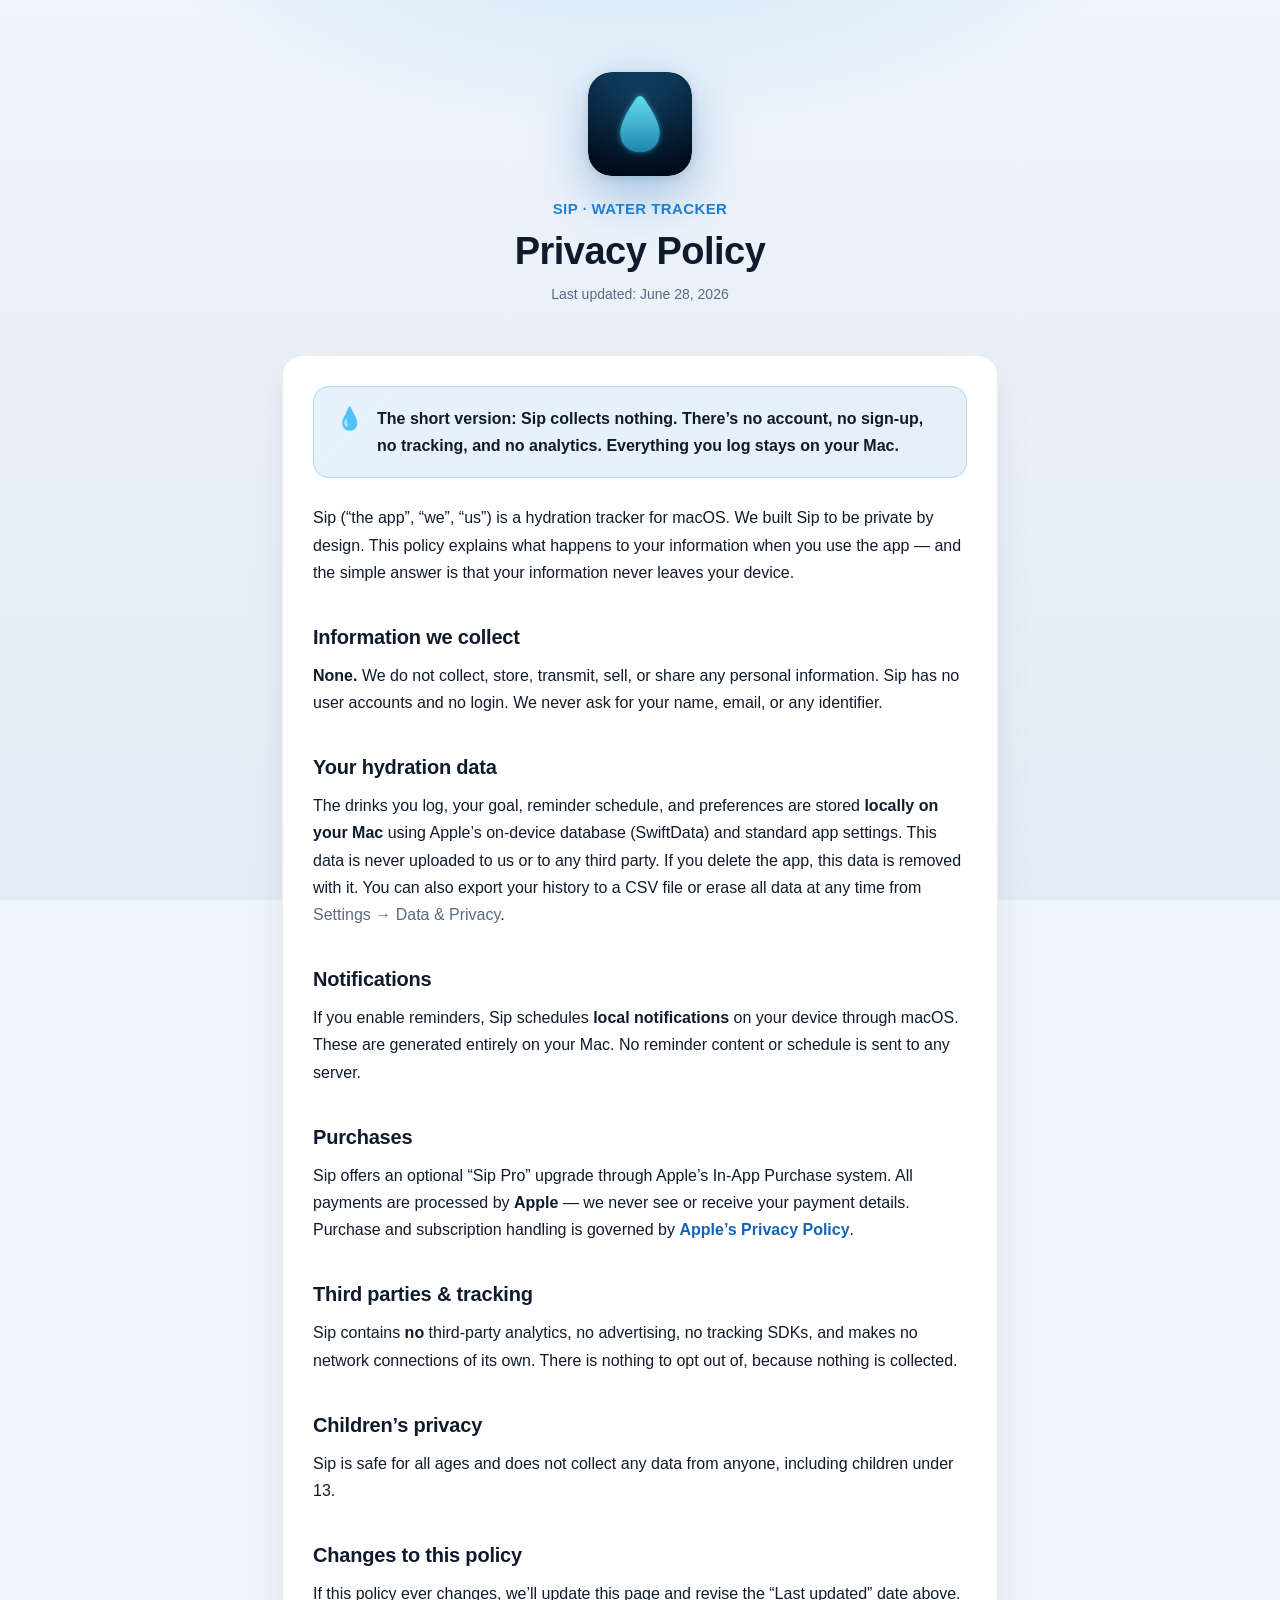
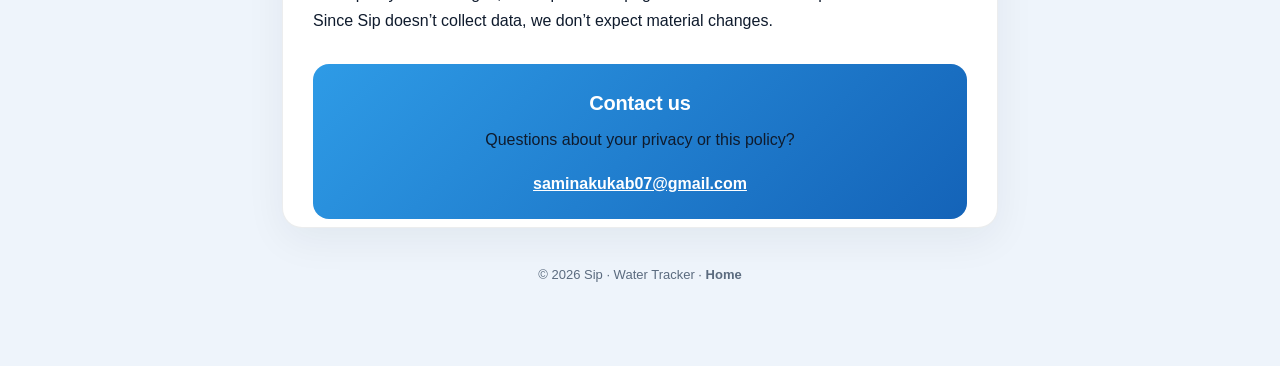
==== privacy.html @ 6631539f "Add Sip privacy policy and support pages" ====
<!DOCTYPE html>
<html lang="en">
<head>
<meta charset="UTF-8">
<meta name="viewport" content="width=device-width, initial-scale=1.0">
<title>Privacy Policy — Sip</title>
<meta name="description" content="Privacy Policy for Sip, the water tracker for Mac. No account, no tracking, no data collected — everything stays on your device.">
<link rel="icon" type="image/png" href="icon.png">
<style>
  :root{
    --blue:#2E9BE6; --blue-deep:#1463B8; --ink:#0f1b2d; --muted:#5b6b7f;
    --bg:#eef4fb; --bg2:#e3ebf4; --card:#ffffff; --line:rgba(15,27,45,.08);
  }
  @media (prefers-color-scheme: dark){
    :root{ --ink:#eaf1f9; --muted:#9fb1c4; --bg:#0b1422; --bg2:#070d17; --card:#111e30; --line:rgba(255,255,255,.09); }
  }
  *{box-sizing:border-box}
  html{scroll-behavior:smooth; background:var(--bg)}
  body{
    margin:0; min-height:100vh; color:var(--ink); font:16px/1.7 -apple-system,BlinkMacSystemFont,"SF Pro Text","Segoe UI",Roboto,Helvetica,Arial,sans-serif;
    background:linear-gradient(180deg,var(--bg),var(--bg2)) fixed; -webkit-font-smoothing:antialiased;
  }
  .wrap{max-width:760px; margin:0 auto; padding:0 22px 80px}
  header.hero{
    text-align:center; padding:72px 22px 40px; position:relative; overflow:hidden;
  }
  header.hero::before{
    content:""; position:absolute; inset:-40% 0 auto 0; height:480px;
    background:radial-gradient(60% 80% at 50% 0%, rgba(46,155,230,.20), transparent 70%);
    pointer-events:none;
  }
  .icon{
    width:104px; height:104px; border-radius:24px; display:block; margin:0 auto 20px;
    box-shadow:0 18px 50px rgba(20,99,184,.35), 0 2px 8px rgba(0,0,0,.12);
  }
  .app-name{font-size:15px; font-weight:700; letter-spacing:.4px; text-transform:uppercase;
    background:linear-gradient(135deg,var(--blue),var(--blue-deep)); -webkit-background-clip:text; background-clip:text; color:transparent;}
  h1{font-size:38px; line-height:1.15; margin:8px 0 10px; letter-spacing:-.5px; font-weight:800}
  .updated{color:var(--muted); font-size:14px; margin:0}
  .card{
    background:var(--card); border:1px solid var(--line); border-radius:20px;
    padding:30px 30px 8px; box-shadow:0 12px 40px rgba(15,27,45,.06); margin-top:8px;
  }
  .tldr{
    background:linear-gradient(135deg, rgba(46,155,230,.12), rgba(20,99,184,.10));
    border:1px solid rgba(46,155,230,.28); border-radius:16px; padding:18px 22px; margin:0 0 26px;
    display:flex; gap:14px; align-items:flex-start;
  }
  .tldr .drop{font-size:22px; line-height:1.3}
  .tldr p{margin:0; font-weight:600}
  h2{font-size:20px; margin:34px 0 8px; letter-spacing:-.2px}
  p{margin:0 0 16px; color:var(--ink)}
  .muted{color:var(--muted)}
  ul{margin:0 0 16px; padding-left:20px}
  li{margin:6px 0}
  a{color:var(--blue-deep); text-decoration:none; font-weight:600}
  a:hover{text-decoration:underline}
  .contact{
    margin:30px 0 0; padding:22px; border-radius:16px; text-align:center;
    background:linear-gradient(135deg,var(--blue),var(--blue-deep)); color:#fff;
  }
  .contact h2{color:#fff; margin:0 0 6px}
  .contact a{color:#fff; text-decoration:underline}
  footer{text-align:center; color:var(--muted); font-size:13px; padding:36px 22px 0}
  footer a{color:var(--muted)}
</style>
</head>
<body>
  <header class="hero">
    <img class="icon" src="icon.png" alt="Sip app icon">
    <div class="app-name">Sip · Water Tracker</div>
    <h1>Privacy Policy</h1>
    <p class="updated">Last updated: June 28, 2026</p>
  </header>

  <div class="wrap">
    <div class="card">
      <div class="tldr">
        <span class="drop">💧</span>
        <p>The short version: Sip collects <strong>nothing</strong>. There’s no account, no sign-up, no tracking, and no analytics. Everything you log stays on your Mac.</p>
      </div>

      <p>Sip (“the app”, “we”, “us”) is a hydration tracker for macOS. We built Sip to be private by design. This policy explains what happens to your information when you use the app — and the simple answer is that your information never leaves your device.</p>

      <h2>Information we collect</h2>
      <p><strong>None.</strong> We do not collect, store, transmit, sell, or share any personal information. Sip has no user accounts and no login. We never ask for your name, email, or any identifier.</p>

      <h2>Your hydration data</h2>
      <p>The drinks you log, your goal, reminder schedule, and preferences are stored <strong>locally on your Mac</strong> using Apple’s on-device database (SwiftData) and standard app settings. This data is never uploaded to us or to any third party. If you delete the app, this data is removed with it. You can also export your history to a CSV file or erase all data at any time from <span class="muted">Settings → Data &amp; Privacy</span>.</p>

      <h2>Notifications</h2>
      <p>If you enable reminders, Sip schedules <strong>local notifications</strong> on your device through macOS. These are generated entirely on your Mac. No reminder content or schedule is sent to any server.</p>

      <h2>Purchases</h2>
      <p>Sip offers an optional “Sip Pro” upgrade through Apple’s In-App Purchase system. All payments are processed by <strong>Apple</strong> — we never see or receive your payment details. Purchase and subscription handling is governed by <a href="https://www.apple.com/legal/privacy/" target="_blank" rel="noopener">Apple’s Privacy Policy</a>.</p>

      <h2>Third parties &amp; tracking</h2>
      <p>Sip contains <strong>no</strong> third-party analytics, no advertising, no tracking SDKs, and makes no network connections of its own. There is nothing to opt out of, because nothing is collected.</p>

      <h2>Children’s privacy</h2>
      <p>Sip is safe for all ages and does not collect any data from anyone, including children under 13.</p>

      <h2>Changes to this policy</h2>
      <p>If this policy ever changes, we’ll update this page and revise the “Last updated” date above. Since Sip doesn’t collect data, we don’t expect material changes.</p>

      <div class="contact">
        <h2>Contact us</h2>
        <p>Questions about your privacy or this policy?</p>
        <p style="margin:0"><a href="mailto:saminakukab07@gmail.com">saminakukab07@gmail.com</a></p>
      </div>
    </div>

    <footer>
      © 2026 Sip · Water Tracker · <a href="index.html">Home</a>
    </footer>
  </div>
</body>
</html>
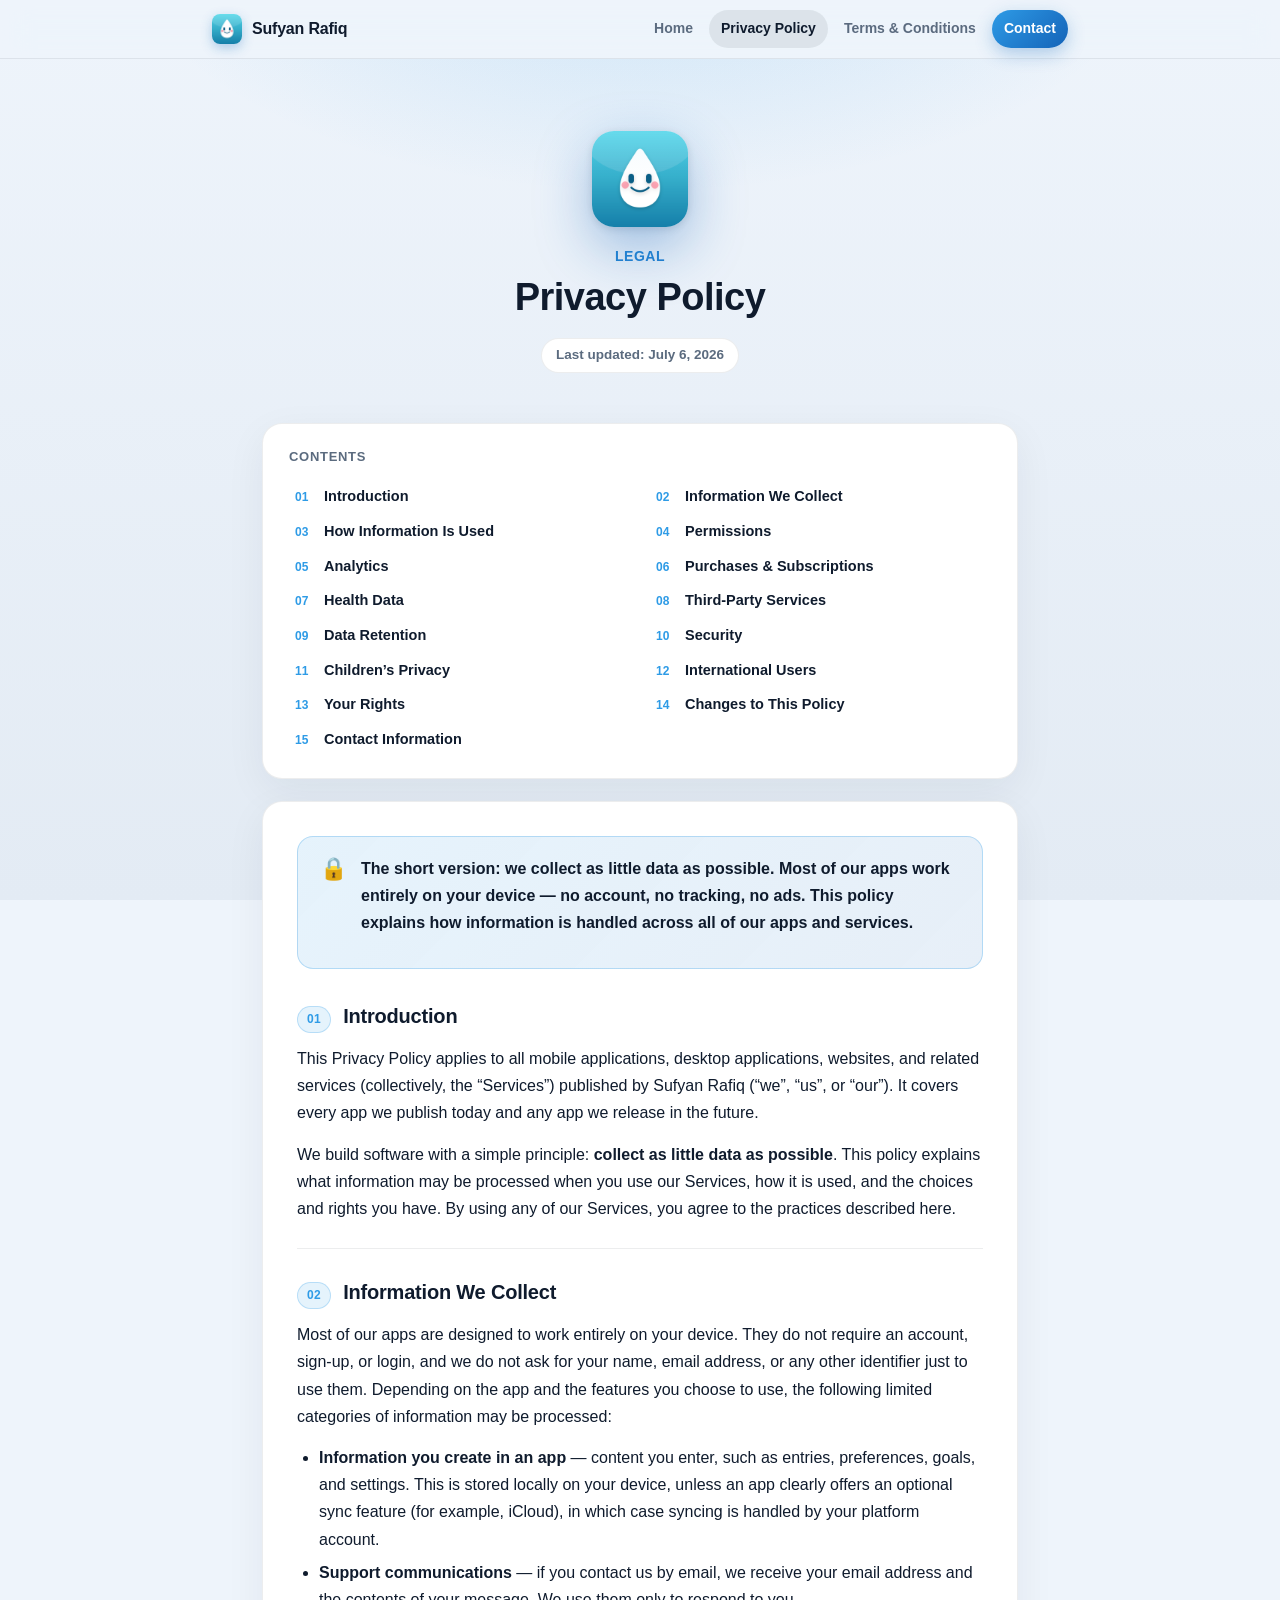
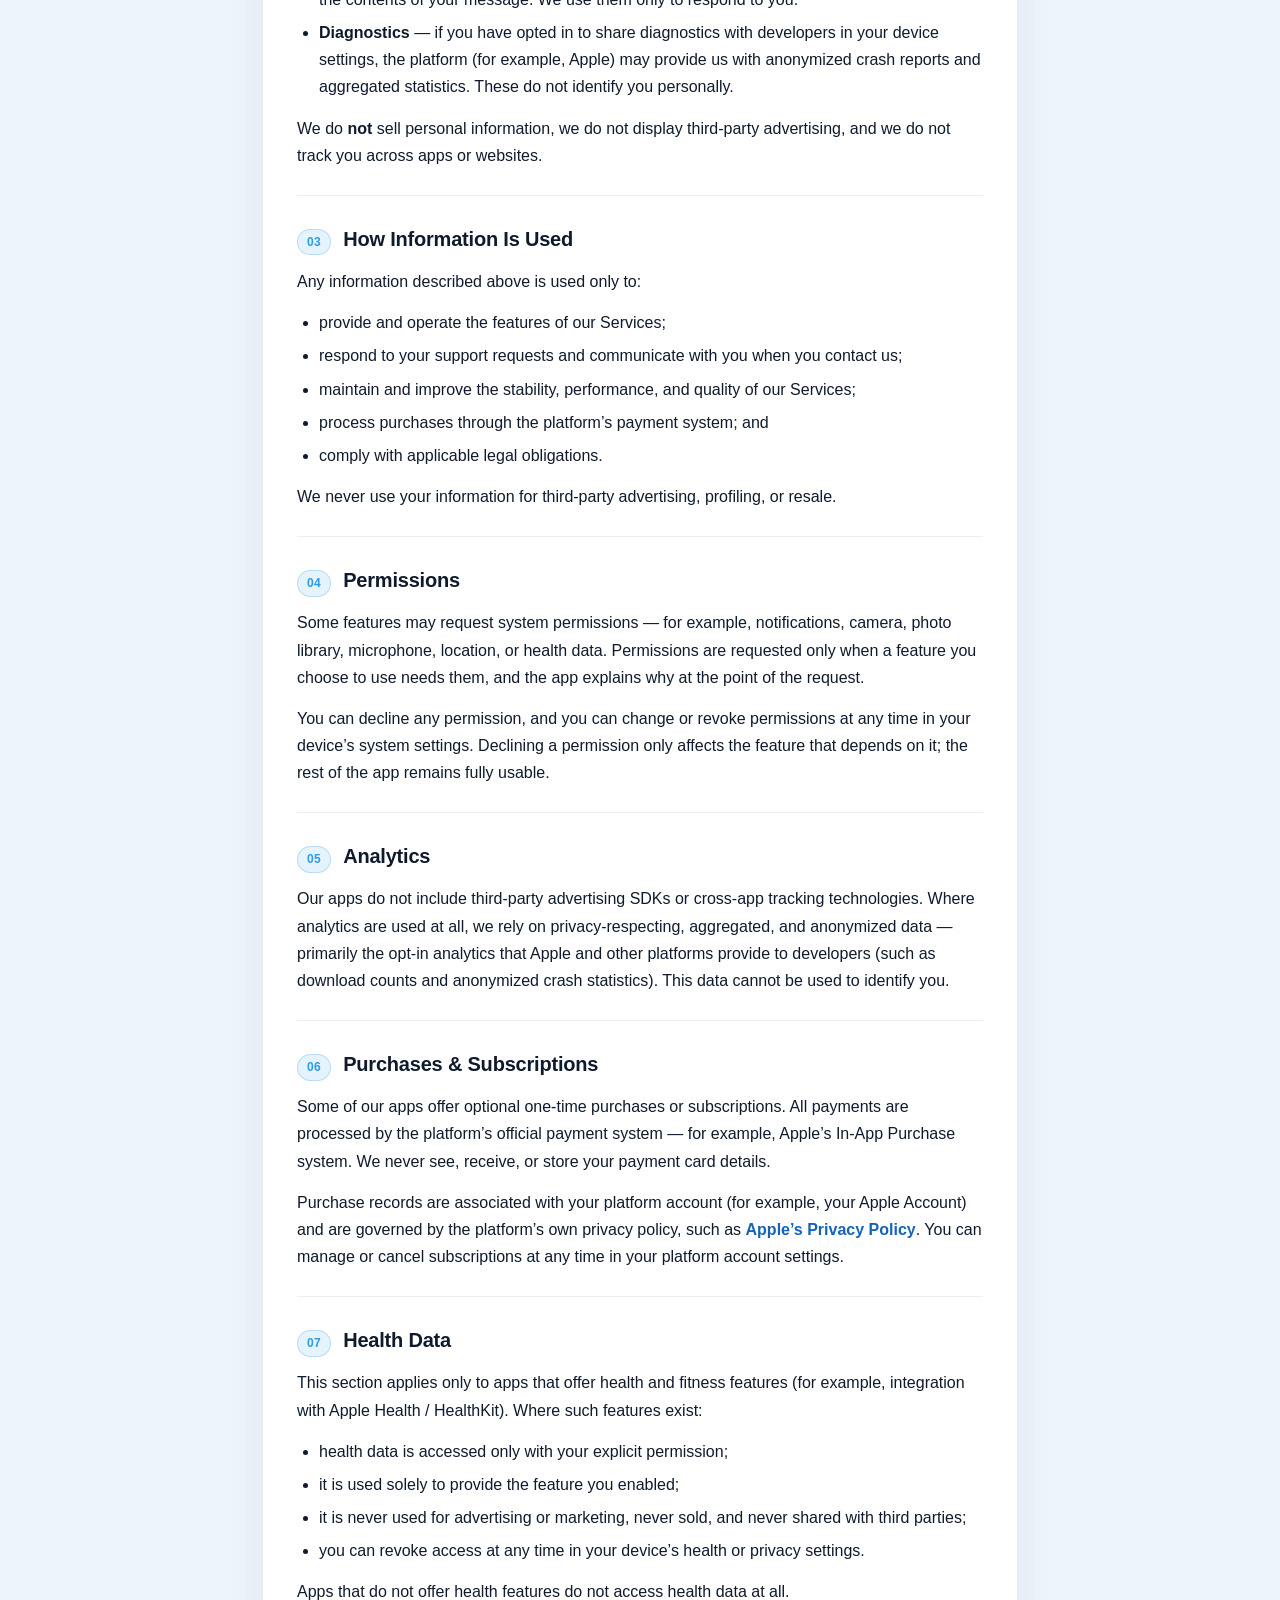
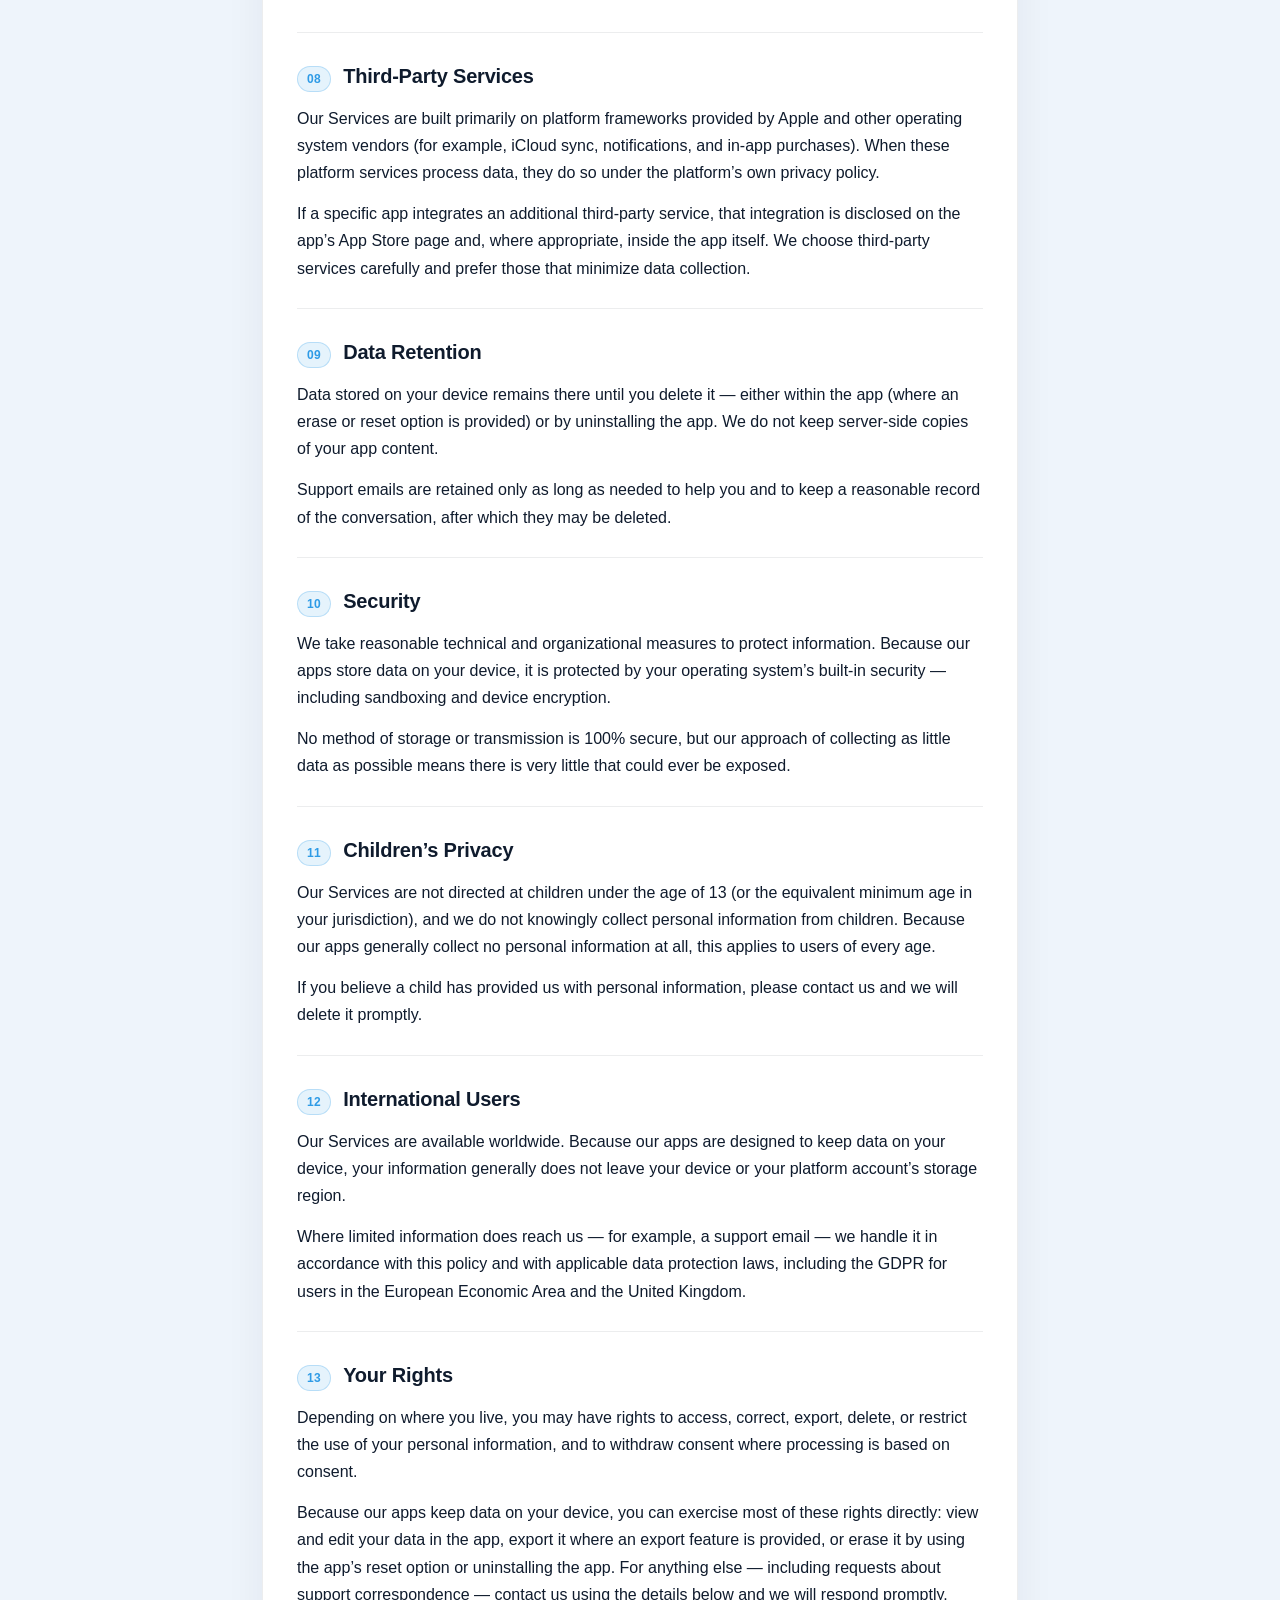
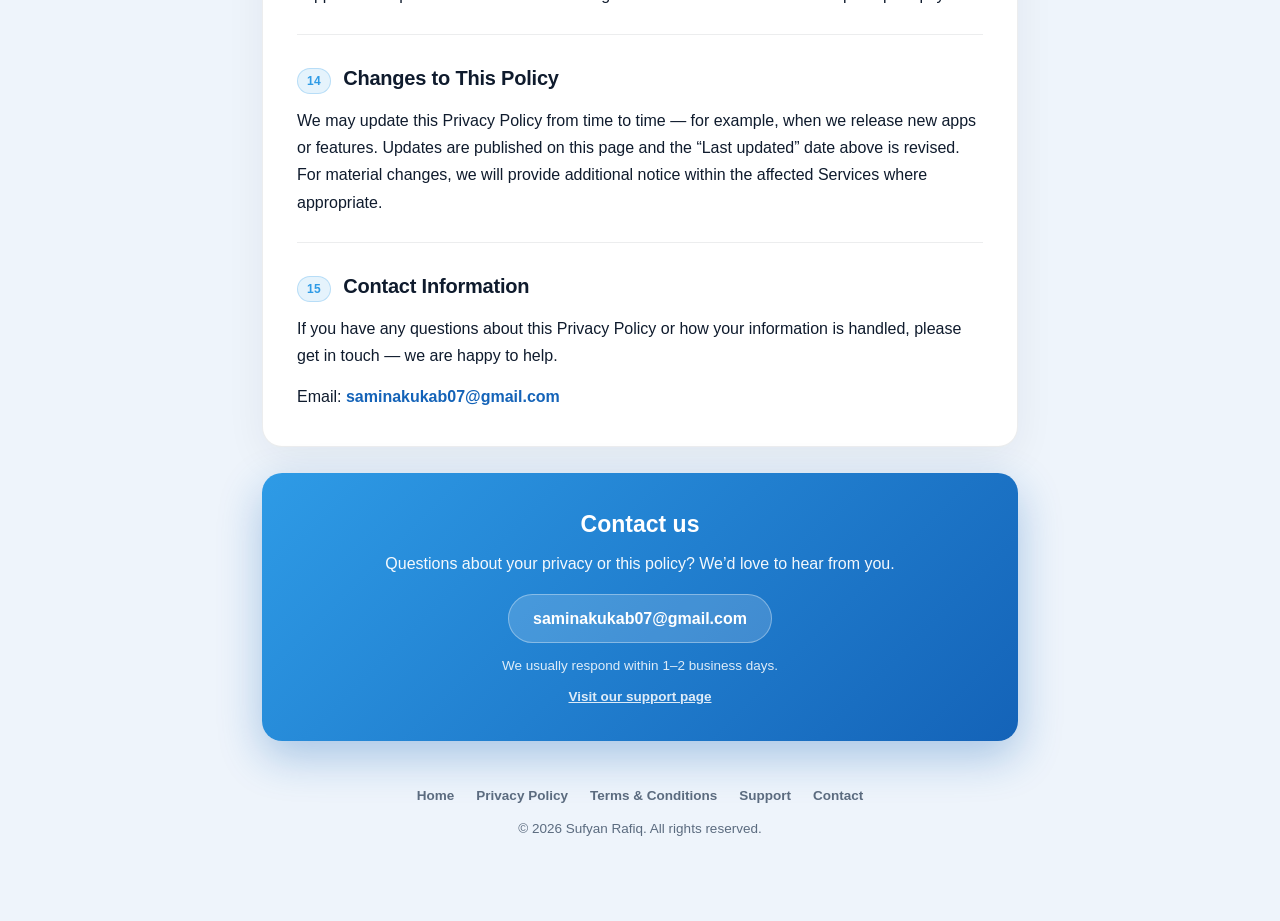
==== commit ed1f65ae: "Convert site to independent developer site: generic Privacy Policy, new Terms & Conditions, shared n" ====
--- a/privacy.html
+++ b/privacy.html
@@ -3,116 +3,192 @@
 <head>
 <meta charset="UTF-8">
 <meta name="viewport" content="width=device-width, initial-scale=1.0">
-<title>Privacy Policy — Sip</title>
-<meta name="description" content="Privacy Policy for Sip, the water tracker for Mac. No account, no tracking, no data collected — everything stays on your device.">
+<title>Privacy Policy — Sufyan Rafiq</title>
+<meta name="description" content="Privacy Policy for all apps, websites, and services published by independent developer Sufyan Rafiq. We collect as little data as possible — most apps work entirely on your device.">
+<link rel="canonical" href="https://saminakukab07.github.io/sip/privacy.html">
+<meta property="og:type" content="website">
+<meta property="og:site_name" content="Sufyan Rafiq">
+<meta property="og:title" content="Privacy Policy — Sufyan Rafiq">
+<meta property="og:description" content="How we handle your information across all of our apps and services. Short version: we collect as little as possible.">
+<meta property="og:url" content="https://saminakukab07.github.io/sip/privacy.html">
+<meta property="og:image" content="https://saminakukab07.github.io/sip/icon.png">
+<meta name="twitter:card" content="summary">
 <link rel="icon" type="image/png" href="icon.png">
-<style>
-  :root{
-    --blue:#2E9BE6; --blue-deep:#1463B8; --ink:#0f1b2d; --muted:#5b6b7f;
-    --bg:#eef4fb; --bg2:#e3ebf4; --card:#ffffff; --line:rgba(15,27,45,.08);
-  }
-  @media (prefers-color-scheme: dark){
-    :root{ --ink:#eaf1f9; --muted:#9fb1c4; --bg:#0b1422; --bg2:#070d17; --card:#111e30; --line:rgba(255,255,255,.09); }
-  }
-  *{box-sizing:border-box}
-  html{scroll-behavior:smooth; background:var(--bg)}
-  body{
-    margin:0; min-height:100vh; color:var(--ink); font:16px/1.7 -apple-system,BlinkMacSystemFont,"SF Pro Text","Segoe UI",Roboto,Helvetica,Arial,sans-serif;
-    background:linear-gradient(180deg,var(--bg),var(--bg2)) fixed; -webkit-font-smoothing:antialiased;
-  }
-  .wrap{max-width:760px; margin:0 auto; padding:0 22px 80px}
-  header.hero{
-    text-align:center; padding:72px 22px 40px; position:relative; overflow:hidden;
-  }
-  header.hero::before{
-    content:""; position:absolute; inset:-40% 0 auto 0; height:480px;
-    background:radial-gradient(60% 80% at 50% 0%, rgba(46,155,230,.20), transparent 70%);
-    pointer-events:none;
-  }
-  .icon{
-    width:104px; height:104px; border-radius:24px; display:block; margin:0 auto 20px;
-    box-shadow:0 18px 50px rgba(20,99,184,.35), 0 2px 8px rgba(0,0,0,.12);
-  }
-  .app-name{font-size:15px; font-weight:700; letter-spacing:.4px; text-transform:uppercase;
-    background:linear-gradient(135deg,var(--blue),var(--blue-deep)); -webkit-background-clip:text; background-clip:text; color:transparent;}
-  h1{font-size:38px; line-height:1.15; margin:8px 0 10px; letter-spacing:-.5px; font-weight:800}
-  .updated{color:var(--muted); font-size:14px; margin:0}
-  .card{
-    background:var(--card); border:1px solid var(--line); border-radius:20px;
-    padding:30px 30px 8px; box-shadow:0 12px 40px rgba(15,27,45,.06); margin-top:8px;
-  }
-  .tldr{
-    background:linear-gradient(135deg, rgba(46,155,230,.12), rgba(20,99,184,.10));
-    border:1px solid rgba(46,155,230,.28); border-radius:16px; padding:18px 22px; margin:0 0 26px;
-    display:flex; gap:14px; align-items:flex-start;
-  }
-  .tldr .drop{font-size:22px; line-height:1.3}
-  .tldr p{margin:0; font-weight:600}
-  h2{font-size:20px; margin:34px 0 8px; letter-spacing:-.2px}
-  p{margin:0 0 16px; color:var(--ink)}
-  .muted{color:var(--muted)}
-  ul{margin:0 0 16px; padding-left:20px}
-  li{margin:6px 0}
-  a{color:var(--blue-deep); text-decoration:none; font-weight:600}
-  a:hover{text-decoration:underline}
-  .contact{
-    margin:30px 0 0; padding:22px; border-radius:16px; text-align:center;
-    background:linear-gradient(135deg,var(--blue),var(--blue-deep)); color:#fff;
-  }
-  .contact h2{color:#fff; margin:0 0 6px}
-  .contact a{color:#fff; text-decoration:underline}
-  footer{text-align:center; color:var(--muted); font-size:13px; padding:36px 22px 0}
-  footer a{color:var(--muted)}
-</style>
+<link rel="stylesheet" href="styles.css">
 </head>
 <body>
-  <header class="hero">
-    <img class="icon" src="icon.png" alt="Sip app icon">
-    <div class="app-name">Sip · Water Tracker</div>
+  <nav class="nav" aria-label="Main">
+    <div class="nav-inner">
+      <a class="brand" href="index.html"><img src="icon.png" alt=""><span>Sufyan Rafiq</span></a>
+      <div class="nav-links">
+        <a href="index.html">Home</a>
+        <a href="privacy.html" aria-current="page">Privacy Policy</a>
+        <a href="terms.html">Terms &amp; Conditions</a>
+        <a class="cta" href="index.html#contact">Contact</a>
+      </div>
+    </div>
+  </nav>
+
+  <header class="hero hero--legal">
+    <img class="icon icon--small" src="icon.png" alt="Developer logo">
+    <div class="eyebrow">Legal</div>
     <h1>Privacy Policy</h1>
-    <p class="updated">Last updated: June 28, 2026</p>
+    <p><span class="updated">Last updated: July 6, 2026</span></p>
   </header>
 
-  <div class="wrap">
-    <div class="card">
+  <main class="wrap wrap--narrow">
+    <div class="card toc" aria-label="Table of contents">
+      <h2>Contents</h2>
+      <ol>
+        <li><a href="#introduction"><span class="n">01</span>Introduction</a></li>
+        <li><a href="#information-we-collect"><span class="n">02</span>Information We Collect</a></li>
+        <li><a href="#how-information-is-used"><span class="n">03</span>How Information Is Used</a></li>
+        <li><a href="#permissions"><span class="n">04</span>Permissions</a></li>
+        <li><a href="#analytics"><span class="n">05</span>Analytics</a></li>
+        <li><a href="#purchases"><span class="n">06</span>Purchases &amp; Subscriptions</a></li>
+        <li><a href="#health-data"><span class="n">07</span>Health Data</a></li>
+        <li><a href="#third-party-services"><span class="n">08</span>Third-Party Services</a></li>
+        <li><a href="#data-retention"><span class="n">09</span>Data Retention</a></li>
+        <li><a href="#security"><span class="n">10</span>Security</a></li>
+        <li><a href="#childrens-privacy"><span class="n">11</span>Children’s Privacy</a></li>
+        <li><a href="#international-users"><span class="n">12</span>International Users</a></li>
+        <li><a href="#your-rights"><span class="n">13</span>Your Rights</a></li>
+        <li><a href="#changes"><span class="n">14</span>Changes to This Policy</a></li>
+        <li><a href="#contact-information"><span class="n">15</span>Contact Information</a></li>
+      </ol>
+    </div>
+
+    <div class="card legal-card legal">
       <div class="tldr">
-        <span class="drop">💧</span>
-        <p>The short version: Sip collects <strong>nothing</strong>. There’s no account, no sign-up, no tracking, and no analytics. Everything you log stays on your Mac.</p>
+        <span class="drop">🔒</span>
+        <p>The short version: we collect as little data as possible. Most of our apps work entirely on your device — no account, no tracking, no ads. This policy explains how information is handled across all of our apps and services.</p>
       </div>
 
-      <p>Sip (“the app”, “we”, “us”) is a hydration tracker for macOS. We built Sip to be private by design. This policy explains what happens to your information when you use the app — and the simple answer is that your information never leaves your device.</p>
+      <section id="introduction">
+        <h2><span class="num">01</span>Introduction</h2>
+        <p>This Privacy Policy applies to all mobile applications, desktop applications, websites, and related services (collectively, the “Services”) published by Sufyan Rafiq (“we”, “us”, or “our”). It covers every app we publish today and any app we release in the future.</p>
+        <p>We build software with a simple principle: <strong>collect as little data as possible</strong>. This policy explains what information may be processed when you use our Services, how it is used, and the choices and rights you have. By using any of our Services, you agree to the practices described here.</p>
+      </section>
 
-      <h2>Information we collect</h2>
-      <p><strong>None.</strong> We do not collect, store, transmit, sell, or share any personal information. Sip has no user accounts and no login. We never ask for your name, email, or any identifier.</p>
+      <section id="information-we-collect">
+        <h2><span class="num">02</span>Information We Collect</h2>
+        <p>Most of our apps are designed to work entirely on your device. They do not require an account, sign-up, or login, and we do not ask for your name, email address, or any other identifier just to use them. Depending on the app and the features you choose to use, the following limited categories of information may be processed:</p>
+        <ul>
+          <li><strong>Information you create in an app</strong> — content you enter, such as entries, preferences, goals, and settings. This is stored locally on your device, unless an app clearly offers an optional sync feature (for example, iCloud), in which case syncing is handled by your platform account.</li>
+          <li><strong>Support communications</strong> — if you contact us by email, we receive your email address and the contents of your message. We use them only to respond to you.</li>
+          <li><strong>Diagnostics</strong> — if you have opted in to share diagnostics with developers in your device settings, the platform (for example, Apple) may provide us with anonymized crash reports and aggregated statistics. These do not identify you personally.</li>
+        </ul>
+        <p>We do <strong>not</strong> sell personal information, we do not display third-party advertising, and we do not track you across apps or websites.</p>
+      </section>
 
-      <h2>Your hydration data</h2>
-      <p>The drinks you log, your goal, reminder schedule, and preferences are stored <strong>locally on your Mac</strong> using Apple’s on-device database (SwiftData) and standard app settings. This data is never uploaded to us or to any third party. If you delete the app, this data is removed with it. You can also export your history to a CSV file or erase all data at any time from <span class="muted">Settings → Data &amp; Privacy</span>.</p>
+      <section id="how-information-is-used">
+        <h2><span class="num">03</span>How Information Is Used</h2>
+        <p>Any information described above is used only to:</p>
+        <ul>
+          <li>provide and operate the features of our Services;</li>
+          <li>respond to your support requests and communicate with you when you contact us;</li>
+          <li>maintain and improve the stability, performance, and quality of our Services;</li>
+          <li>process purchases through the platform’s payment system; and</li>
+          <li>comply with applicable legal obligations.</li>
+        </ul>
+        <p>We never use your information for third-party advertising, profiling, or resale.</p>
+      </section>
 
-      <h2>Notifications</h2>
-      <p>If you enable reminders, Sip schedules <strong>local notifications</strong> on your device through macOS. These are generated entirely on your Mac. No reminder content or schedule is sent to any server.</p>
+      <section id="permissions">
+        <h2><span class="num">04</span>Permissions</h2>
+        <p>Some features may request system permissions — for example, notifications, camera, photo library, microphone, location, or health data. Permissions are requested only when a feature you choose to use needs them, and the app explains why at the point of the request.</p>
+        <p>You can decline any permission, and you can change or revoke permissions at any time in your device’s system settings. Declining a permission only affects the feature that depends on it; the rest of the app remains fully usable.</p>
+      </section>
 
-      <h2>Purchases</h2>
-      <p>Sip offers an optional “Sip Pro” upgrade through Apple’s In-App Purchase system. All payments are processed by <strong>Apple</strong> — we never see or receive your payment details. Purchase and subscription handling is governed by <a href="https://www.apple.com/legal/privacy/" target="_blank" rel="noopener">Apple’s Privacy Policy</a>.</p>
+      <section id="analytics">
+        <h2><span class="num">05</span>Analytics</h2>
+        <p>Our apps do not include third-party advertising SDKs or cross-app tracking technologies. Where analytics are used at all, we rely on privacy-respecting, aggregated, and anonymized data — primarily the opt-in analytics that Apple and other platforms provide to developers (such as download counts and anonymized crash statistics). This data cannot be used to identify you.</p>
+      </section>
 
-      <h2>Third parties &amp; tracking</h2>
-      <p>Sip contains <strong>no</strong> third-party analytics, no advertising, no tracking SDKs, and makes no network connections of its own. There is nothing to opt out of, because nothing is collected.</p>
+      <section id="purchases">
+        <h2><span class="num">06</span>Purchases &amp; Subscriptions</h2>
+        <p>Some of our apps offer optional one-time purchases or subscriptions. All payments are processed by the platform’s official payment system — for example, Apple’s In-App Purchase system. We never see, receive, or store your payment card details.</p>
+        <p>Purchase records are associated with your platform account (for example, your Apple Account) and are governed by the platform’s own privacy policy, such as <a href="https://www.apple.com/legal/privacy/" target="_blank" rel="noopener">Apple’s Privacy Policy</a>. You can manage or cancel subscriptions at any time in your platform account settings.</p>
+      </section>
 
-      <h2>Children’s privacy</h2>
-      <p>Sip is safe for all ages and does not collect any data from anyone, including children under 13.</p>
+      <section id="health-data">
+        <h2><span class="num">07</span>Health Data</h2>
+        <p>This section applies only to apps that offer health and fitness features (for example, integration with Apple Health / HealthKit). Where such features exist:</p>
+        <ul>
+          <li>health data is accessed only with your explicit permission;</li>
+          <li>it is used solely to provide the feature you enabled;</li>
+          <li>it is never used for advertising or marketing, never sold, and never shared with third parties;</li>
+          <li>you can revoke access at any time in your device’s health or privacy settings.</li>
+        </ul>
+        <p>Apps that do not offer health features do not access health data at all.</p>
+      </section>
 
-      <h2>Changes to this policy</h2>
-      <p>If this policy ever changes, we’ll update this page and revise the “Last updated” date above. Since Sip doesn’t collect data, we don’t expect material changes.</p>
+      <section id="third-party-services">
+        <h2><span class="num">08</span>Third-Party Services</h2>
+        <p>Our Services are built primarily on platform frameworks provided by Apple and other operating system vendors (for example, iCloud sync, notifications, and in-app purchases). When these platform services process data, they do so under the platform’s own privacy policy.</p>
+        <p>If a specific app integrates an additional third-party service, that integration is disclosed on the app’s App Store page and, where appropriate, inside the app itself. We choose third-party services carefully and prefer those that minimize data collection.</p>
+      </section>
 
-      <div class="contact">
-        <h2>Contact us</h2>
-        <p>Questions about your privacy or this policy?</p>
-        <p style="margin:0"><a href="mailto:saminakukab07@gmail.com">saminakukab07@gmail.com</a></p>
-      </div>
+      <section id="data-retention">
+        <h2><span class="num">09</span>Data Retention</h2>
+        <p>Data stored on your device remains there until you delete it — either within the app (where an erase or reset option is provided) or by uninstalling the app. We do not keep server-side copies of your app content.</p>
+        <p>Support emails are retained only as long as needed to help you and to keep a reasonable record of the conversation, after which they may be deleted.</p>
+      </section>
+
+      <section id="security">
+        <h2><span class="num">10</span>Security</h2>
+        <p>We take reasonable technical and organizational measures to protect information. Because our apps store data on your device, it is protected by your operating system’s built-in security — including sandboxing and device encryption.</p>
+        <p>No method of storage or transmission is 100% secure, but our approach of collecting as little data as possible means there is very little that could ever be exposed.</p>
+      </section>
+
+      <section id="childrens-privacy">
+        <h2><span class="num">11</span>Children’s Privacy</h2>
+        <p>Our Services are not directed at children under the age of 13 (or the equivalent minimum age in your jurisdiction), and we do not knowingly collect personal information from children. Because our apps generally collect no personal information at all, this applies to users of every age.</p>
+        <p>If you believe a child has provided us with personal information, please contact us and we will delete it promptly.</p>
+      </section>
+
+      <section id="international-users">
+        <h2><span class="num">12</span>International Users</h2>
+        <p>Our Services are available worldwide. Because our apps are designed to keep data on your device, your information generally does not leave your device or your platform account’s storage region.</p>
+        <p>Where limited information does reach us — for example, a support email — we handle it in accordance with this policy and with applicable data protection laws, including the GDPR for users in the European Economic Area and the United Kingdom.</p>
+      </section>
+
+      <section id="your-rights">
+        <h2><span class="num">13</span>Your Rights</h2>
+        <p>Depending on where you live, you may have rights to access, correct, export, delete, or restrict the use of your personal information, and to withdraw consent where processing is based on consent.</p>
+        <p>Because our apps keep data on your device, you can exercise most of these rights directly: view and edit your data in the app, export it where an export feature is provided, or erase it by using the app’s reset option or uninstalling the app. For anything else — including requests about support correspondence — contact us using the details below and we will respond promptly.</p>
+      </section>
+
+      <section id="changes">
+        <h2><span class="num">14</span>Changes to This Policy</h2>
+        <p>We may update this Privacy Policy from time to time — for example, when we release new apps or features. Updates are published on this page and the “Last updated” date above is revised. For material changes, we will provide additional notice within the affected Services where appropriate.</p>
+      </section>
+
+      <section id="contact-information">
+        <h2><span class="num">15</span>Contact Information</h2>
+        <p>If you have any questions about this Privacy Policy or how your information is handled, please get in touch — we are happy to help.</p>
+        <p>Email: <a href="mailto:saminakukab07@gmail.com">saminakukab07@gmail.com</a></p>
+      </section>
+    </div>
+
+    <div class="contact" id="contact">
+      <h2>Contact us</h2>
+      <p>Questions about your privacy or this policy? We’d love to hear from you.</p>
+      <a class="mail" href="mailto:saminakukab07@gmail.com">saminakukab07@gmail.com</a>
+      <p class="small">We usually respond within 1–2 business days.</p>
+      <p class="small"><a href="index.html#contact">Visit our support page</a></p>
     </div>
 
     <footer>
-      © 2026 Sip · Water Tracker · <a href="index.html">Home</a>
+      <div class="foot-links">
+        <a href="index.html">Home</a>
+        <a href="privacy.html">Privacy Policy</a>
+        <a href="terms.html">Terms &amp; Conditions</a>
+        <a href="index.html#contact">Support</a>
+        <a href="mailto:saminakukab07@gmail.com">Contact</a>
+      </div>
+      <p class="copy">© 2026 Sufyan Rafiq. All rights reserved.</p>
     </footer>
-  </div>
+  </main>
 </body>
 </html>
--- a/styles.css
+++ b/styles.css
@@ -0,0 +1,155 @@
+/* ============================================================
+   Shared stylesheet — developer site (all pages)
+   ============================================================ */
+
+:root{
+  --blue:#2E9BE6; --blue-deep:#1463B8; --ink:#0f1b2d; --muted:#5b6b7f;
+  --bg:#eef4fb; --bg2:#e3ebf4; --card:#ffffff; --line:rgba(15,27,45,.08);
+  --link:#1463B8; --nav-bg:rgba(238,244,251,.82);
+}
+@media (prefers-color-scheme: dark){
+  :root{
+    --ink:#eaf1f9; --muted:#9fb1c4; --bg:#0b1422; --bg2:#070d17;
+    --card:#111e30; --line:rgba(255,255,255,.09);
+    --link:#6cb8f0; --nav-bg:rgba(11,20,34,.82);
+  }
+}
+
+*{box-sizing:border-box}
+html{scroll-behavior:smooth; background:var(--bg)}
+body{
+  margin:0; min-height:100vh; color:var(--ink);
+  font:16px/1.7 -apple-system,BlinkMacSystemFont,"SF Pro Text","Segoe UI",Roboto,Helvetica,Arial,sans-serif;
+  background:linear-gradient(180deg,var(--bg),var(--bg2)) fixed;
+  -webkit-font-smoothing:antialiased;
+}
+a{color:var(--link); text-decoration:none; font-weight:600}
+a:hover{text-decoration:underline}
+
+.wrap{max-width:900px; margin:0 auto; padding:0 22px 80px}
+.wrap--narrow{max-width:800px}
+
+/* ============ Navigation ============ */
+.nav{
+  position:sticky; top:0; z-index:50;
+  background:var(--nav-bg);
+  -webkit-backdrop-filter:saturate(180%) blur(14px); backdrop-filter:saturate(180%) blur(14px);
+  border-bottom:1px solid var(--line);
+}
+.nav-inner{
+  max-width:900px; margin:0 auto; padding:10px 22px;
+  display:flex; align-items:center; gap:12px; flex-wrap:wrap;
+}
+.brand{display:flex; align-items:center; gap:10px; color:var(--ink); font-weight:800; letter-spacing:-.2px; font-size:16px}
+.brand:hover{text-decoration:none}
+.brand img{width:30px; height:30px; border-radius:8px; box-shadow:0 4px 12px rgba(20,99,184,.30)}
+.nav-links{margin-left:auto; display:flex; align-items:center; gap:4px; flex-wrap:wrap}
+.nav-links a{color:var(--muted); font-size:14px; font-weight:600; padding:7px 12px; border-radius:999px; white-space:nowrap}
+.nav-links a:hover{color:var(--ink); background:var(--line); text-decoration:none}
+.nav-links a[aria-current="page"]{color:var(--ink); background:var(--line)}
+.nav-links a.cta{
+  color:#fff; background:linear-gradient(135deg,var(--blue),var(--blue-deep));
+  box-shadow:0 6px 18px rgba(20,99,184,.30);
+}
+.nav-links a.cta:hover{color:#fff; background:linear-gradient(135deg,var(--blue),var(--blue-deep)); filter:brightness(1.08)}
+@media (max-width:620px){
+  .brand span{display:none}
+  .nav-links a{padding:6px 10px; font-size:13.5px}
+}
+
+/* ============ Hero ============ */
+header.hero{text-align:center; padding:72px 22px 34px; position:relative; overflow:hidden}
+header.hero::before{
+  content:""; position:absolute; inset:-40% 0 auto 0; height:500px;
+  background:radial-gradient(60% 80% at 50% 0%, rgba(46,155,230,.20), transparent 70%);
+  pointer-events:none;
+}
+.icon{
+  width:120px; height:120px; border-radius:27px; display:block; margin:0 auto 22px;
+  box-shadow:0 20px 55px rgba(20,99,184,.38), 0 2px 8px rgba(0,0,0,.12);
+}
+.icon--small{width:96px; height:96px; border-radius:22px; margin-bottom:18px}
+h1{font-size:44px; line-height:1.1; margin:0 0 12px; letter-spacing:-.8px; font-weight:850}
+.hero--legal h1{font-size:38px; margin:8px 0 10px; letter-spacing:-.5px; font-weight:800}
+.eyebrow{
+  font-size:14px; font-weight:700; letter-spacing:.5px; text-transform:uppercase;
+  background:linear-gradient(135deg,var(--blue),var(--blue-deep));
+  -webkit-background-clip:text; background-clip:text; color:transparent;
+}
+.tag{font-size:19px; color:var(--muted); max-width:560px; margin:0 auto}
+.updated{
+  display:inline-block; margin:4px 0 0; padding:5px 14px; border-radius:999px;
+  color:var(--muted); font-size:13.5px; font-weight:600;
+  background:var(--card); border:1px solid var(--line);
+}
+
+/* ============ Home: features & support ============ */
+.grid{display:grid; grid-template-columns:repeat(auto-fit,minmax(230px,1fr)); gap:16px; margin:46px 0}
+.feat{
+  background:var(--card); border:1px solid var(--line); border-radius:18px; padding:24px;
+  box-shadow:0 12px 40px rgba(15,27,45,.06);
+}
+.feat .emoji{font-size:26px}
+.feat h3{margin:12px 0 6px; font-size:17px}
+.feat p{margin:0; color:var(--muted); font-size:15px}
+
+/* ============ Legal pages ============ */
+.card{
+  background:var(--card); border:1px solid var(--line); border-radius:20px;
+  box-shadow:0 12px 40px rgba(15,27,45,.06);
+}
+.legal-card{padding:34px 34px 10px; margin-top:8px}
+
+.tldr{
+  background:linear-gradient(135deg, rgba(46,155,230,.12), rgba(20,99,184,.10));
+  border:1px solid rgba(46,155,230,.28); border-radius:16px; padding:18px 22px; margin:0 0 26px;
+  display:flex; gap:14px; align-items:flex-start;
+}
+.tldr .drop{font-size:22px; line-height:1.3}
+.tldr p{margin:0; font-weight:600}
+
+.toc{padding:22px 26px; margin:0 0 22px}
+.toc h2{margin:0 0 12px; font-size:13px; font-weight:700; text-transform:uppercase; letter-spacing:.7px; color:var(--muted)}
+.toc ol{margin:0; padding:0; list-style:none; display:grid; grid-template-columns:1fr 1fr; gap:2px 20px}
+.toc a{display:flex; align-items:baseline; gap:9px; padding:4px 6px; border-radius:8px; font-size:14.5px; font-weight:600; color:var(--ink)}
+.toc a:hover{background:var(--line); text-decoration:none}
+.toc .n{color:var(--blue); font-size:12px; font-weight:800; min-width:20px}
+@media (max-width:560px){ .toc ol{grid-template-columns:1fr} }
+
+.legal section{padding:26px 0 12px; border-top:1px solid var(--line); scroll-margin-top:86px}
+.legal section:first-of-type{border-top:0; padding-top:4px}
+.legal h2{display:flex; align-items:baseline; gap:12px; font-size:20px; letter-spacing:-.2px; margin:0 0 12px}
+.legal h2 .num{
+  flex:none; font-size:12px; font-weight:800; letter-spacing:.4px; color:var(--blue);
+  background:rgba(46,155,230,.12); border:1px solid rgba(46,155,230,.25);
+  padding:2px 9px; border-radius:999px;
+}
+.legal p{margin:0 0 14px}
+.legal ul{margin:0 0 14px; padding-left:22px}
+.legal li{margin:6px 0}
+.muted{color:var(--muted)}
+@media (max-width:520px){ .legal-card{padding:24px 20px 6px} }
+
+/* ============ Contact / support card ============ */
+.contact{
+  margin:26px 0 0; padding:32px 26px; border-radius:20px; text-align:center;
+  background:linear-gradient(135deg,var(--blue),var(--blue-deep)); color:#fff;
+  box-shadow:0 16px 44px rgba(20,99,184,.32);
+}
+.contact h2{color:#fff; margin:0 0 6px; font-size:23px}
+.contact p{margin:0 0 6px; opacity:.95}
+.contact .mail{
+  display:inline-block; margin:10px 0 4px; padding:10px 24px; border-radius:999px;
+  background:rgba(255,255,255,.16); border:1px solid rgba(255,255,255,.35);
+  color:#fff; font-weight:700;
+}
+.contact .mail:hover{background:rgba(255,255,255,.26); text-decoration:none}
+.contact .small{font-size:13.5px; opacity:.85; margin:8px 0 0}
+.contact .small a{color:#fff; text-decoration:underline}
+
+/* ============ Footer ============ */
+footer{text-align:center; color:var(--muted); font-size:13.5px; padding:44px 22px 0}
+.foot-links{display:flex; flex-wrap:wrap; justify-content:center; gap:6px 22px; margin-bottom:10px}
+.foot-links a{color:var(--muted); font-weight:600}
+.foot-links a:hover{color:var(--ink)}
+footer .copy{margin:0}
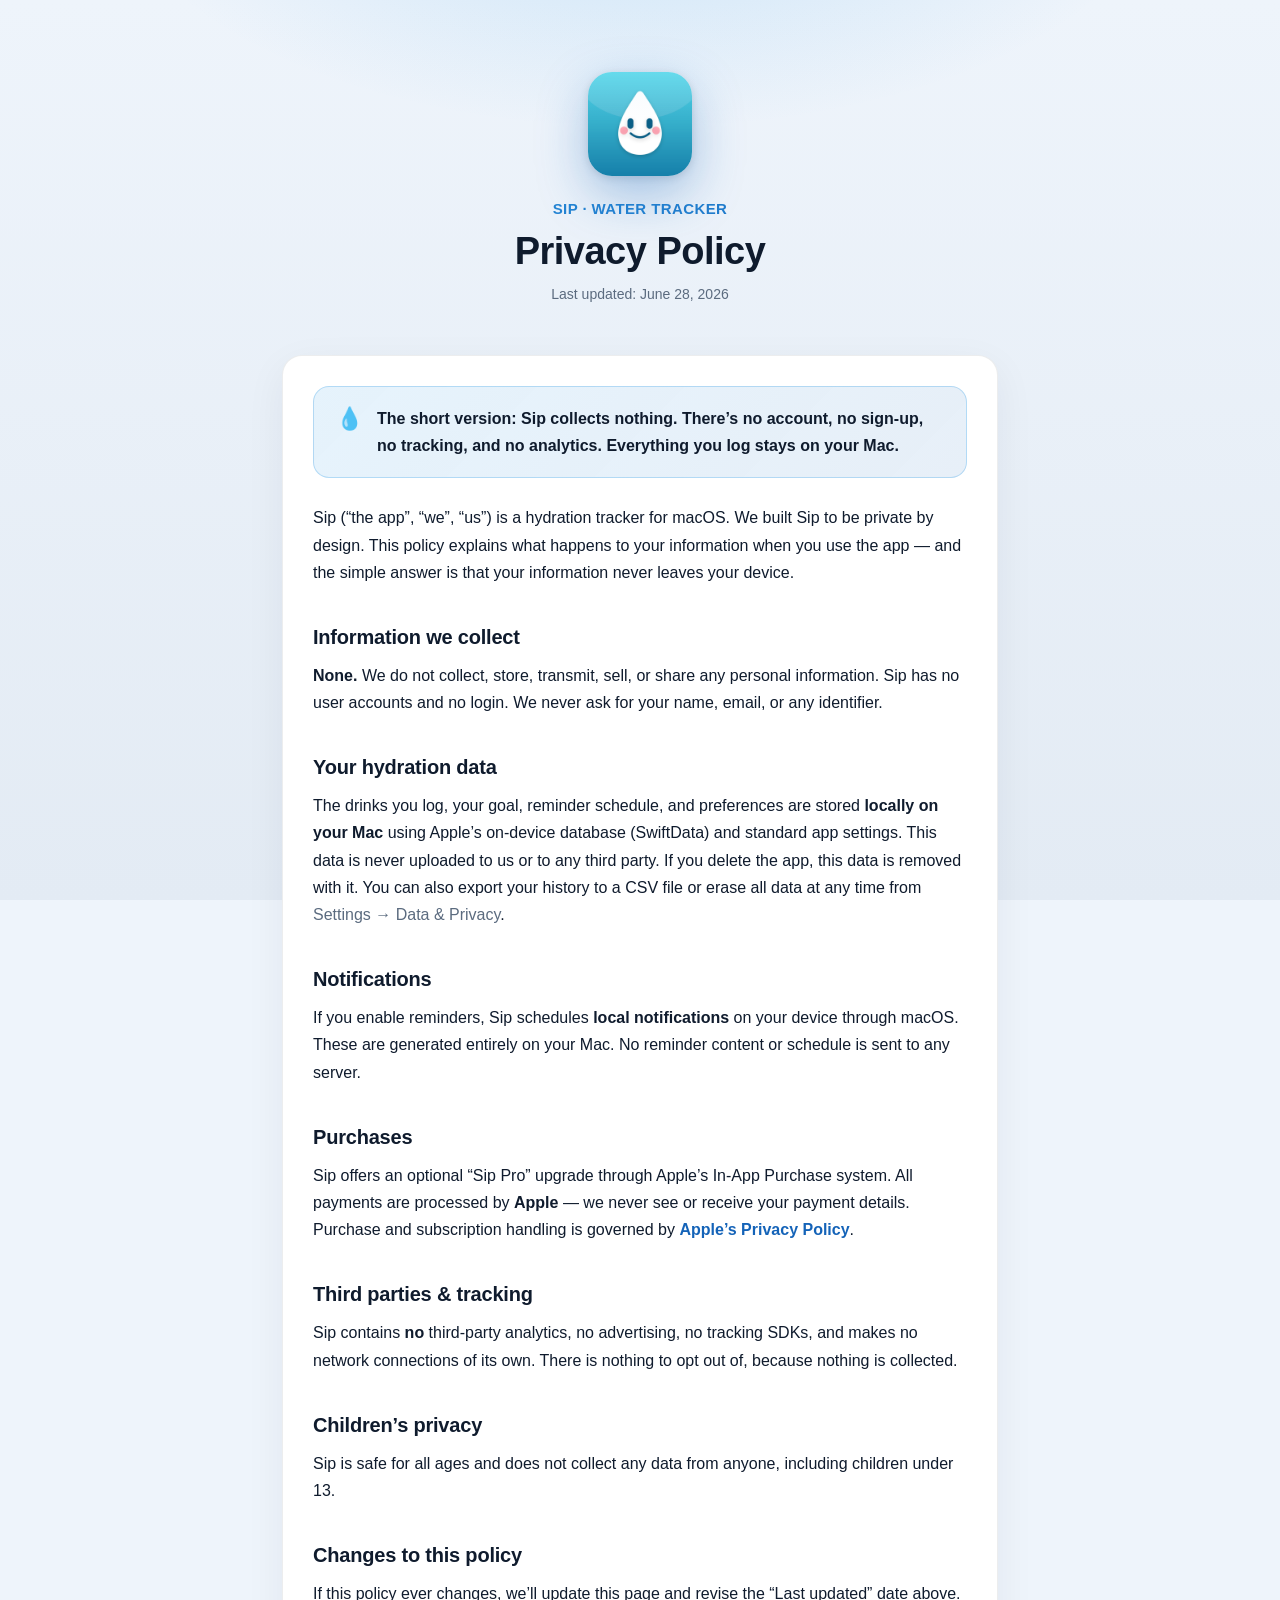
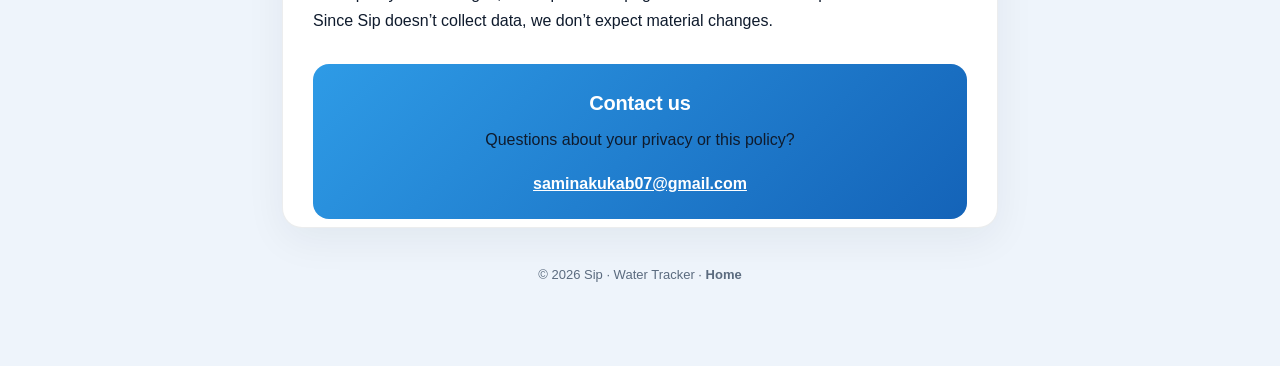
==== commit b0918400: "Revert developer site conversion — restore original Sip pages" ====
--- a/privacy.html
+++ b/privacy.html
@@ -3,192 +3,116 @@
 <head>
 <meta charset="UTF-8">
 <meta name="viewport" content="width=device-width, initial-scale=1.0">
-<title>Privacy Policy — Sufyan Rafiq</title>
-<meta name="description" content="Privacy Policy for all apps, websites, and services published by independent developer Sufyan Rafiq. We collect as little data as possible — most apps work entirely on your device.">
-<link rel="canonical" href="https://saminakukab07.github.io/sip/privacy.html">
-<meta property="og:type" content="website">
-<meta property="og:site_name" content="Sufyan Rafiq">
-<meta property="og:title" content="Privacy Policy — Sufyan Rafiq">
-<meta property="og:description" content="How we handle your information across all of our apps and services. Short version: we collect as little as possible.">
-<meta property="og:url" content="https://saminakukab07.github.io/sip/privacy.html">
-<meta property="og:image" content="https://saminakukab07.github.io/sip/icon.png">
-<meta name="twitter:card" content="summary">
+<title>Privacy Policy — Sip</title>
+<meta name="description" content="Privacy Policy for Sip, the water tracker for Mac. No account, no tracking, no data collected — everything stays on your device.">
 <link rel="icon" type="image/png" href="icon.png">
-<link rel="stylesheet" href="styles.css">
+<style>
+  :root{
+    --blue:#2E9BE6; --blue-deep:#1463B8; --ink:#0f1b2d; --muted:#5b6b7f;
+    --bg:#eef4fb; --bg2:#e3ebf4; --card:#ffffff; --line:rgba(15,27,45,.08);
+  }
+  @media (prefers-color-scheme: dark){
+    :root{ --ink:#eaf1f9; --muted:#9fb1c4; --bg:#0b1422; --bg2:#070d17; --card:#111e30; --line:rgba(255,255,255,.09); }
+  }
+  *{box-sizing:border-box}
+  html{scroll-behavior:smooth; background:var(--bg)}
+  body{
+    margin:0; min-height:100vh; color:var(--ink); font:16px/1.7 -apple-system,BlinkMacSystemFont,"SF Pro Text","Segoe UI",Roboto,Helvetica,Arial,sans-serif;
+    background:linear-gradient(180deg,var(--bg),var(--bg2)) fixed; -webkit-font-smoothing:antialiased;
+  }
+  .wrap{max-width:760px; margin:0 auto; padding:0 22px 80px}
+  header.hero{
+    text-align:center; padding:72px 22px 40px; position:relative; overflow:hidden;
+  }
+  header.hero::before{
+    content:""; position:absolute; inset:-40% 0 auto 0; height:480px;
+    background:radial-gradient(60% 80% at 50% 0%, rgba(46,155,230,.20), transparent 70%);
+    pointer-events:none;
+  }
+  .icon{
+    width:104px; height:104px; border-radius:24px; display:block; margin:0 auto 20px;
+    box-shadow:0 18px 50px rgba(20,99,184,.35), 0 2px 8px rgba(0,0,0,.12);
+  }
+  .app-name{font-size:15px; font-weight:700; letter-spacing:.4px; text-transform:uppercase;
+    background:linear-gradient(135deg,var(--blue),var(--blue-deep)); -webkit-background-clip:text; background-clip:text; color:transparent;}
+  h1{font-size:38px; line-height:1.15; margin:8px 0 10px; letter-spacing:-.5px; font-weight:800}
+  .updated{color:var(--muted); font-size:14px; margin:0}
+  .card{
+    background:var(--card); border:1px solid var(--line); border-radius:20px;
+    padding:30px 30px 8px; box-shadow:0 12px 40px rgba(15,27,45,.06); margin-top:8px;
+  }
+  .tldr{
+    background:linear-gradient(135deg, rgba(46,155,230,.12), rgba(20,99,184,.10));
+    border:1px solid rgba(46,155,230,.28); border-radius:16px; padding:18px 22px; margin:0 0 26px;
+    display:flex; gap:14px; align-items:flex-start;
+  }
+  .tldr .drop{font-size:22px; line-height:1.3}
+  .tldr p{margin:0; font-weight:600}
+  h2{font-size:20px; margin:34px 0 8px; letter-spacing:-.2px}
+  p{margin:0 0 16px; color:var(--ink)}
+  .muted{color:var(--muted)}
+  ul{margin:0 0 16px; padding-left:20px}
+  li{margin:6px 0}
+  a{color:var(--blue-deep); text-decoration:none; font-weight:600}
+  a:hover{text-decoration:underline}
+  .contact{
+    margin:30px 0 0; padding:22px; border-radius:16px; text-align:center;
+    background:linear-gradient(135deg,var(--blue),var(--blue-deep)); color:#fff;
+  }
+  .contact h2{color:#fff; margin:0 0 6px}
+  .contact a{color:#fff; text-decoration:underline}
+  footer{text-align:center; color:var(--muted); font-size:13px; padding:36px 22px 0}
+  footer a{color:var(--muted)}
+</style>
 </head>
 <body>
-  <nav class="nav" aria-label="Main">
-    <div class="nav-inner">
-      <a class="brand" href="index.html"><img src="icon.png" alt=""><span>Sufyan Rafiq</span></a>
-      <div class="nav-links">
-        <a href="index.html">Home</a>
-        <a href="privacy.html" aria-current="page">Privacy Policy</a>
-        <a href="terms.html">Terms &amp; Conditions</a>
-        <a class="cta" href="index.html#contact">Contact</a>
-      </div>
-    </div>
-  </nav>
-
-  <header class="hero hero--legal">
-    <img class="icon icon--small" src="icon.png" alt="Developer logo">
-    <div class="eyebrow">Legal</div>
+  <header class="hero">
+    <img class="icon" src="icon.png" alt="Sip app icon">
+    <div class="app-name">Sip · Water Tracker</div>
     <h1>Privacy Policy</h1>
-    <p><span class="updated">Last updated: July 6, 2026</span></p>
+    <p class="updated">Last updated: June 28, 2026</p>
   </header>
 
-  <main class="wrap wrap--narrow">
-    <div class="card toc" aria-label="Table of contents">
-      <h2>Contents</h2>
-      <ol>
-        <li><a href="#introduction"><span class="n">01</span>Introduction</a></li>
-        <li><a href="#information-we-collect"><span class="n">02</span>Information We Collect</a></li>
-        <li><a href="#how-information-is-used"><span class="n">03</span>How Information Is Used</a></li>
-        <li><a href="#permissions"><span class="n">04</span>Permissions</a></li>
-        <li><a href="#analytics"><span class="n">05</span>Analytics</a></li>
-        <li><a href="#purchases"><span class="n">06</span>Purchases &amp; Subscriptions</a></li>
-        <li><a href="#health-data"><span class="n">07</span>Health Data</a></li>
-        <li><a href="#third-party-services"><span class="n">08</span>Third-Party Services</a></li>
-        <li><a href="#data-retention"><span class="n">09</span>Data Retention</a></li>
-        <li><a href="#security"><span class="n">10</span>Security</a></li>
-        <li><a href="#childrens-privacy"><span class="n">11</span>Children’s Privacy</a></li>
-        <li><a href="#international-users"><span class="n">12</span>International Users</a></li>
-        <li><a href="#your-rights"><span class="n">13</span>Your Rights</a></li>
-        <li><a href="#changes"><span class="n">14</span>Changes to This Policy</a></li>
-        <li><a href="#contact-information"><span class="n">15</span>Contact Information</a></li>
-      </ol>
-    </div>
-
-    <div class="card legal-card legal">
+  <div class="wrap">
+    <div class="card">
       <div class="tldr">
-        <span class="drop">🔒</span>
-        <p>The short version: we collect as little data as possible. Most of our apps work entirely on your device — no account, no tracking, no ads. This policy explains how information is handled across all of our apps and services.</p>
+        <span class="drop">💧</span>
+        <p>The short version: Sip collects <strong>nothing</strong>. There’s no account, no sign-up, no tracking, and no analytics. Everything you log stays on your Mac.</p>
       </div>
 
-      <section id="introduction">
-        <h2><span class="num">01</span>Introduction</h2>
-        <p>This Privacy Policy applies to all mobile applications, desktop applications, websites, and related services (collectively, the “Services”) published by Sufyan Rafiq (“we”, “us”, or “our”). It covers every app we publish today and any app we release in the future.</p>
-        <p>We build software with a simple principle: <strong>collect as little data as possible</strong>. This policy explains what information may be processed when you use our Services, how it is used, and the choices and rights you have. By using any of our Services, you agree to the practices described here.</p>
-      </section>
+      <p>Sip (“the app”, “we”, “us”) is a hydration tracker for macOS. We built Sip to be private by design. This policy explains what happens to your information when you use the app — and the simple answer is that your information never leaves your device.</p>
 
-      <section id="information-we-collect">
-        <h2><span class="num">02</span>Information We Collect</h2>
-        <p>Most of our apps are designed to work entirely on your device. They do not require an account, sign-up, or login, and we do not ask for your name, email address, or any other identifier just to use them. Depending on the app and the features you choose to use, the following limited categories of information may be processed:</p>
-        <ul>
-          <li><strong>Information you create in an app</strong> — content you enter, such as entries, preferences, goals, and settings. This is stored locally on your device, unless an app clearly offers an optional sync feature (for example, iCloud), in which case syncing is handled by your platform account.</li>
-          <li><strong>Support communications</strong> — if you contact us by email, we receive your email address and the contents of your message. We use them only to respond to you.</li>
-          <li><strong>Diagnostics</strong> — if you have opted in to share diagnostics with developers in your device settings, the platform (for example, Apple) may provide us with anonymized crash reports and aggregated statistics. These do not identify you personally.</li>
-        </ul>
-        <p>We do <strong>not</strong> sell personal information, we do not display third-party advertising, and we do not track you across apps or websites.</p>
-      </section>
+      <h2>Information we collect</h2>
+      <p><strong>None.</strong> We do not collect, store, transmit, sell, or share any personal information. Sip has no user accounts and no login. We never ask for your name, email, or any identifier.</p>
 
-      <section id="how-information-is-used">
-        <h2><span class="num">03</span>How Information Is Used</h2>
-        <p>Any information described above is used only to:</p>
-        <ul>
-          <li>provide and operate the features of our Services;</li>
-          <li>respond to your support requests and communicate with you when you contact us;</li>
-          <li>maintain and improve the stability, performance, and quality of our Services;</li>
-          <li>process purchases through the platform’s payment system; and</li>
-          <li>comply with applicable legal obligations.</li>
-        </ul>
-        <p>We never use your information for third-party advertising, profiling, or resale.</p>
-      </section>
+      <h2>Your hydration data</h2>
+      <p>The drinks you log, your goal, reminder schedule, and preferences are stored <strong>locally on your Mac</strong> using Apple’s on-device database (SwiftData) and standard app settings. This data is never uploaded to us or to any third party. If you delete the app, this data is removed with it. You can also export your history to a CSV file or erase all data at any time from <span class="muted">Settings → Data &amp; Privacy</span>.</p>
 
-      <section id="permissions">
-        <h2><span class="num">04</span>Permissions</h2>
-        <p>Some features may request system permissions — for example, notifications, camera, photo library, microphone, location, or health data. Permissions are requested only when a feature you choose to use needs them, and the app explains why at the point of the request.</p>
-        <p>You can decline any permission, and you can change or revoke permissions at any time in your device’s system settings. Declining a permission only affects the feature that depends on it; the rest of the app remains fully usable.</p>
-      </section>
+      <h2>Notifications</h2>
+      <p>If you enable reminders, Sip schedules <strong>local notifications</strong> on your device through macOS. These are generated entirely on your Mac. No reminder content or schedule is sent to any server.</p>
 
-      <section id="analytics">
-        <h2><span class="num">05</span>Analytics</h2>
-        <p>Our apps do not include third-party advertising SDKs or cross-app tracking technologies. Where analytics are used at all, we rely on privacy-respecting, aggregated, and anonymized data — primarily the opt-in analytics that Apple and other platforms provide to developers (such as download counts and anonymized crash statistics). This data cannot be used to identify you.</p>
-      </section>
+      <h2>Purchases</h2>
+      <p>Sip offers an optional “Sip Pro” upgrade through Apple’s In-App Purchase system. All payments are processed by <strong>Apple</strong> — we never see or receive your payment details. Purchase and subscription handling is governed by <a href="https://www.apple.com/legal/privacy/" target="_blank" rel="noopener">Apple’s Privacy Policy</a>.</p>
 
-      <section id="purchases">
-        <h2><span class="num">06</span>Purchases &amp; Subscriptions</h2>
-        <p>Some of our apps offer optional one-time purchases or subscriptions. All payments are processed by the platform’s official payment system — for example, Apple’s In-App Purchase system. We never see, receive, or store your payment card details.</p>
-        <p>Purchase records are associated with your platform account (for example, your Apple Account) and are governed by the platform’s own privacy policy, such as <a href="https://www.apple.com/legal/privacy/" target="_blank" rel="noopener">Apple’s Privacy Policy</a>. You can manage or cancel subscriptions at any time in your platform account settings.</p>
-      </section>
+      <h2>Third parties &amp; tracking</h2>
+      <p>Sip contains <strong>no</strong> third-party analytics, no advertising, no tracking SDKs, and makes no network connections of its own. There is nothing to opt out of, because nothing is collected.</p>
 
-      <section id="health-data">
-        <h2><span class="num">07</span>Health Data</h2>
-        <p>This section applies only to apps that offer health and fitness features (for example, integration with Apple Health / HealthKit). Where such features exist:</p>
-        <ul>
-          <li>health data is accessed only with your explicit permission;</li>
-          <li>it is used solely to provide the feature you enabled;</li>
-          <li>it is never used for advertising or marketing, never sold, and never shared with third parties;</li>
-          <li>you can revoke access at any time in your device’s health or privacy settings.</li>
-        </ul>
-        <p>Apps that do not offer health features do not access health data at all.</p>
-      </section>
+      <h2>Children’s privacy</h2>
+      <p>Sip is safe for all ages and does not collect any data from anyone, including children under 13.</p>
 
-      <section id="third-party-services">
-        <h2><span class="num">08</span>Third-Party Services</h2>
-        <p>Our Services are built primarily on platform frameworks provided by Apple and other operating system vendors (for example, iCloud sync, notifications, and in-app purchases). When these platform services process data, they do so under the platform’s own privacy policy.</p>
-        <p>If a specific app integrates an additional third-party service, that integration is disclosed on the app’s App Store page and, where appropriate, inside the app itself. We choose third-party services carefully and prefer those that minimize data collection.</p>
-      </section>
+      <h2>Changes to this policy</h2>
+      <p>If this policy ever changes, we’ll update this page and revise the “Last updated” date above. Since Sip doesn’t collect data, we don’t expect material changes.</p>
 
-      <section id="data-retention">
-        <h2><span class="num">09</span>Data Retention</h2>
-        <p>Data stored on your device remains there until you delete it — either within the app (where an erase or reset option is provided) or by uninstalling the app. We do not keep server-side copies of your app content.</p>
-        <p>Support emails are retained only as long as needed to help you and to keep a reasonable record of the conversation, after which they may be deleted.</p>
-      </section>
-
-      <section id="security">
-        <h2><span class="num">10</span>Security</h2>
-        <p>We take reasonable technical and organizational measures to protect information. Because our apps store data on your device, it is protected by your operating system’s built-in security — including sandboxing and device encryption.</p>
-        <p>No method of storage or transmission is 100% secure, but our approach of collecting as little data as possible means there is very little that could ever be exposed.</p>
-      </section>
-
-      <section id="childrens-privacy">
-        <h2><span class="num">11</span>Children’s Privacy</h2>
-        <p>Our Services are not directed at children under the age of 13 (or the equivalent minimum age in your jurisdiction), and we do not knowingly collect personal information from children. Because our apps generally collect no personal information at all, this applies to users of every age.</p>
-        <p>If you believe a child has provided us with personal information, please contact us and we will delete it promptly.</p>
-      </section>
-
-      <section id="international-users">
-        <h2><span class="num">12</span>International Users</h2>
-        <p>Our Services are available worldwide. Because our apps are designed to keep data on your device, your information generally does not leave your device or your platform account’s storage region.</p>
-        <p>Where limited information does reach us — for example, a support email — we handle it in accordance with this policy and with applicable data protection laws, including the GDPR for users in the European Economic Area and the United Kingdom.</p>
-      </section>
-
-      <section id="your-rights">
-        <h2><span class="num">13</span>Your Rights</h2>
-        <p>Depending on where you live, you may have rights to access, correct, export, delete, or restrict the use of your personal information, and to withdraw consent where processing is based on consent.</p>
-        <p>Because our apps keep data on your device, you can exercise most of these rights directly: view and edit your data in the app, export it where an export feature is provided, or erase it by using the app’s reset option or uninstalling the app. For anything else — including requests about support correspondence — contact us using the details below and we will respond promptly.</p>
-      </section>
-
-      <section id="changes">
-        <h2><span class="num">14</span>Changes to This Policy</h2>
-        <p>We may update this Privacy Policy from time to time — for example, when we release new apps or features. Updates are published on this page and the “Last updated” date above is revised. For material changes, we will provide additional notice within the affected Services where appropriate.</p>
-      </section>
-
-      <section id="contact-information">
-        <h2><span class="num">15</span>Contact Information</h2>
-        <p>If you have any questions about this Privacy Policy or how your information is handled, please get in touch — we are happy to help.</p>
-        <p>Email: <a href="mailto:saminakukab07@gmail.com">saminakukab07@gmail.com</a></p>
-      </section>
-    </div>
-
-    <div class="contact" id="contact">
-      <h2>Contact us</h2>
-      <p>Questions about your privacy or this policy? We’d love to hear from you.</p>
-      <a class="mail" href="mailto:saminakukab07@gmail.com">saminakukab07@gmail.com</a>
-      <p class="small">We usually respond within 1–2 business days.</p>
-      <p class="small"><a href="index.html#contact">Visit our support page</a></p>
+      <div class="contact">
+        <h2>Contact us</h2>
+        <p>Questions about your privacy or this policy?</p>
+        <p style="margin:0"><a href="mailto:saminakukab07@gmail.com">saminakukab07@gmail.com</a></p>
+      </div>
     </div>
 
     <footer>
-      <div class="foot-links">
-        <a href="index.html">Home</a>
-        <a href="privacy.html">Privacy Policy</a>
-        <a href="terms.html">Terms &amp; Conditions</a>
-        <a href="index.html#contact">Support</a>
-        <a href="mailto:saminakukab07@gmail.com">Contact</a>
-      </div>
-      <p class="copy">© 2026 Sufyan Rafiq. All rights reserved.</p>
+      © 2026 Sip · Water Tracker · <a href="index.html">Home</a>
     </footer>
-  </main>
+  </div>
 </body>
 </html>
